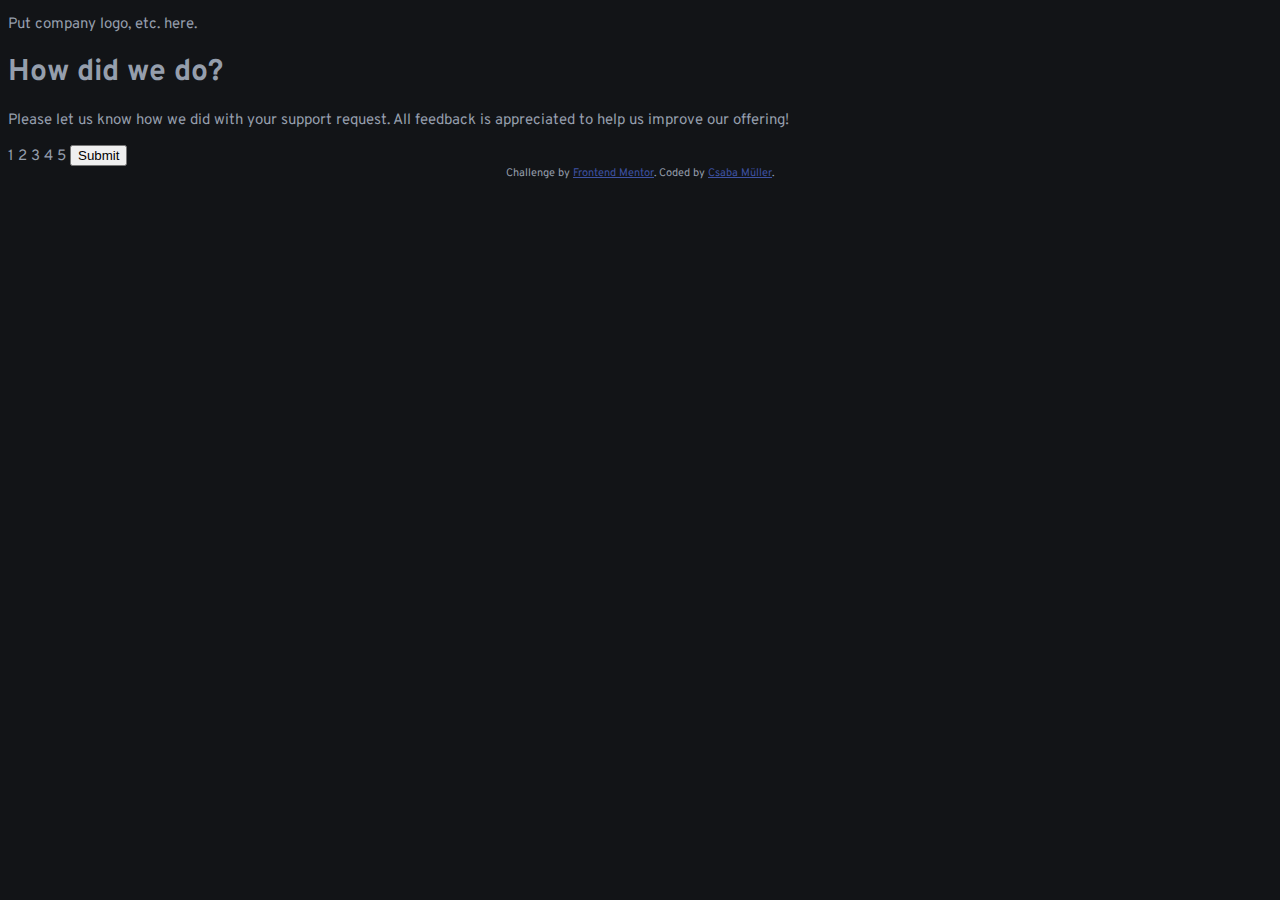
==== index.html @ 381b3273 "basic build index.html is added" ====
<!DOCTYPE html>
<html lang="en">

<head>
  <meta charset="UTF-8">
  <meta http-equiv="X-UA-Compatible" content="IE=edge">
  <meta name="viewport" content="width=device-width, initial-scale=1.0">

  <link rel="icon" type="image/png" sizes="32x32" href="./images/favicon-32x32.png">
  <link rel="preconnect" href="https://fonts.googleapis.com">
  <link rel="preconnect" href="https://fonts.gstatic.com" crossorigin>
  <link href="https://fonts.googleapis.com/css2?family=Overpass:wght@400;700&display=swap" rel="stylesheet">
  <link rel="stylesheet" href="/styles/styles.css">
  <title>Frontend Mentor | Interactive rating component</title>
  <script src="app.js" defer></script>

</head>

<body>
  <header role="banner">
    <p>Put company logo, etc. here.</p>
  </header>

  <main role="main">
    <section>
      <h1>How did we do?</h1>
      <p> Please let us know how we did with your support request. All feedback is appreciated
        to help us improve our offering!</p>
    </section>
    <section>
      1 2 3 4 5

      <button>Submit</button>

    </section>

  </main>
  <footer role="contentinfo">
    <div class="attribution">
      Challenge by <a href="https://www.frontendmentor.io?ref=challenge" target="_blank">Frontend Mentor</a>.
      Coded by <a href="https://www.frontendmentor.io/profile/Csabooo">Csaba Müller</a>.
    </div>
  </footer>
</body>

</html>



<!-- Rating state end -->

<!-- Thank you state start -->

<!--   You selected -->
<!-- Add rating here -->
<!-- out of 5 -->

<!--   Thank you!

  We appreciate you taking the time to give a rating. If you ever need more support,
  don’t hesitate to get in touch! -->

<!-- Thank you state end -->
---- styles/styles.css ----
:root {
    --white: hsl(0, 0%, 100%);
    --light-Grey: hsl(217, 12%, 63%);
    --medium-Grey: hsl(216, 12%, 54%);
    --dark-Blue: hsl(213, 19%, 18%);
    --very-Dark-Blue: hsl(216, 12%, 8%);
}

.attribution {
    font-size: 11px;
    text-align: center;
}

.attribution a {
    color: hsl(228, 45%, 44%);
}

html {
    margin: 0;
    padding: 0;
    background-color: var(--very-Dark-Blue);
    font-size: 15px;
    font-family: 'Overpass', sans-serif;
    color: var(--light-Grey);
}
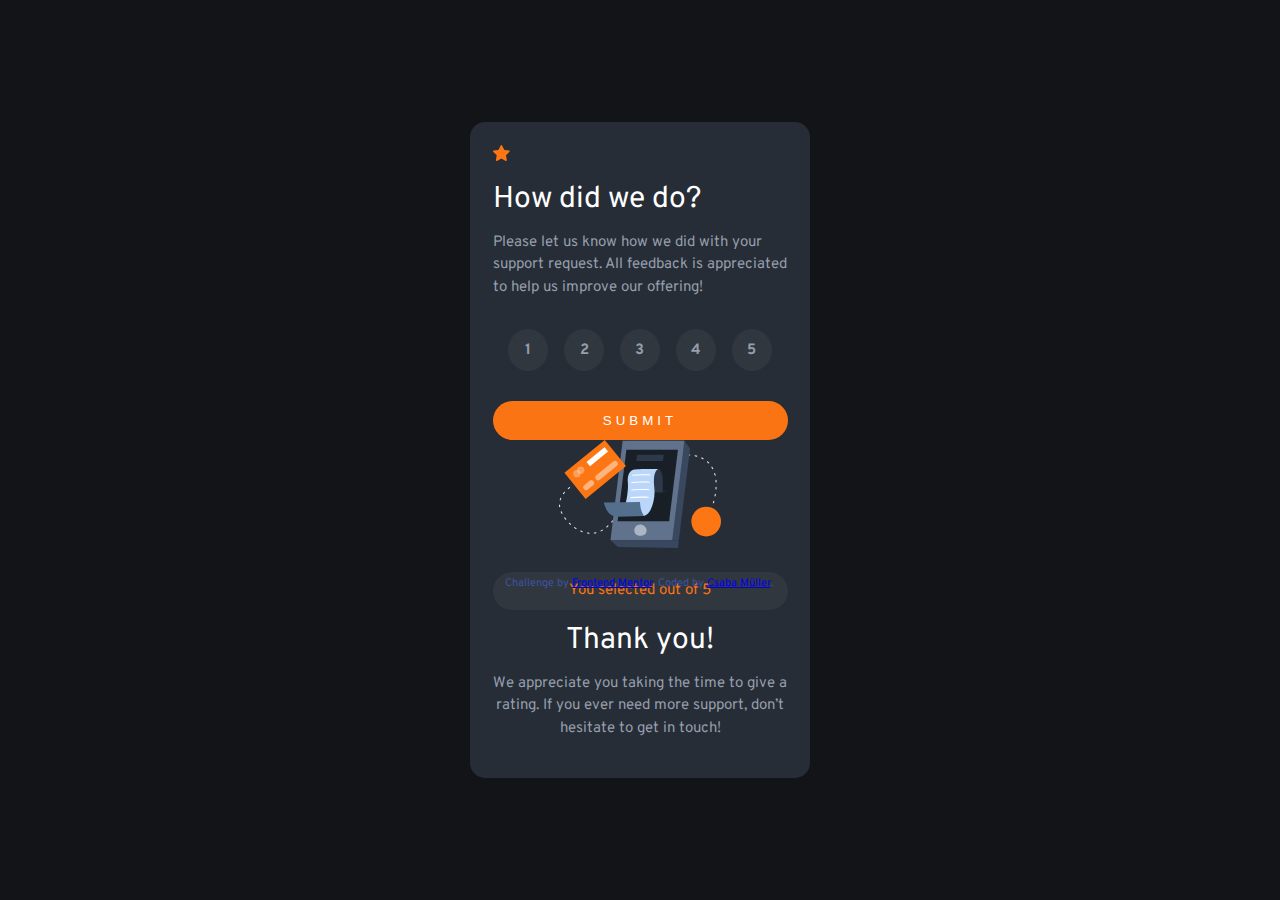
==== commit ff8feee5: "index.html reworked" ====
--- a/index.html
+++ b/index.html
@@ -11,53 +11,68 @@
   <link rel="preconnect" href="https://fonts.gstatic.com" crossorigin>
   <link href="https://fonts.googleapis.com/css2?family=Overpass:wght@400;700&display=swap" rel="stylesheet">
   <link rel="stylesheet" href="/styles/styles.css">
+  
   <title>Frontend Mentor | Interactive rating component</title>
   <script src="app.js" defer></script>
 
 </head>
 
 <body>
-  <header role="banner">
-    <p>Put company logo, etc. here.</p>
-  </header>
+  <div class="container">
+    <header role="banner">
+      <span><img src="/images/icon-star.svg"></span>
+    </header>
 
-  <main role="main">
-    <section>
-      <h1>How did we do?</h1>
-      <p> Please let us know how we did with your support request. All feedback is appreciated
-        to help us improve our offering!</p>
-    </section>
-    <section>
-      1 2 3 4 5
+    <main role="main">
+      <section id="left">
+        <h1>How did we do?</h1>
+        <p>Please let us know how we did with your support request. All feedback is appreciated
+          to help us improve our offering!</p>
+      </section>
+      <!-- <form id="form_submit" action="next-page.html" method="GET"> -->
+        <div id="numbers">
+          <a class="btn" href="javascript:;">1</a>
+          <a class="btn" href="javascript:;">2</a>
+          <a class="btn" href="javascript:;">3</a>
+          <a class="btn" href="javascript:;">4</a>
+          <a class="btn" href="javascript:;">5</a>
+        </div>
+        <button id="submit-rating" type="submit">SUBMIT</button>
+      <!-- </form> -->
+    </main>
 
-      <button>Submit</button>
+        <!-- Rating state end -->
 
-    </section>
+    <!-- Thank you state start -->
+    <div class="thank-you hidden">
+      <main role="main">
+          <section>
+              <img src="/images/illustration-thank-you.svg">
+              <p id="selected">You selected <span id="rating"></span> out of 5</p>
+              <h1>Thank you!</h1>
+              <p>We appreciate you taking the time to give a rating. If you ever need more support,
+                  don’t hesitate to get in touch!</p>
+          </section>
+      </main>
+ <!--      <footer role="contentinfo">
+          <div class="attribution">
+              Challenge by <a href="https://www.frontendmentor.io?ref=challenge" target="_blank">Frontend Mentor</a>.
+              Coded by <a href="https://www.frontendmentor.io/profile/Csabooo">Csaba Müller</a>.
+          </div>
+      </footer> -->
+  </div>
 
-  </main>
-  <footer role="contentinfo">
-    <div class="attribution">
-      Challenge by <a href="https://www.frontendmentor.io?ref=challenge" target="_blank">Frontend Mentor</a>.
-      Coded by <a href="https://www.frontendmentor.io/profile/Csabooo">Csaba Müller</a>.
-    </div>
-  </footer>
+  <!-- Thank you state end -->
+  
+    <footer role="contentinfo">
+      <div class="attribution">
+        Challenge by <a href="https://www.frontendmentor.io?ref=challenge" target="_blank">Frontend Mentor</a>.
+        Coded by <a href="https://www.frontendmentor.io/profile/Csabooo">Csaba Müller</a>.
+      </div>
+    </footer>
+  </div>
+
+ 
 </body>
 
-</html>
-
-
-
-<!-- Rating state end -->
-
-<!-- Thank you state start -->
-
-<!--   You selected -->
-<!-- Add rating here -->
-<!-- out of 5 -->
-
-<!--   Thank you!
-
-  We appreciate you taking the time to give a rating. If you ever need more support,
-  don’t hesitate to get in touch! -->
-
-<!-- Thank you state end -->+</html>--- a/styles/styles.css
+++ b/styles/styles.css
@@ -1,9 +1,10 @@
 :root {
     --white: hsl(0, 0%, 100%);
     --light-Grey: hsl(217, 12%, 63%);
-    --medium-Grey: hsl(216, 12%, 54%);
-    --dark-Blue: hsl(213, 19%, 18%);
+    --medium-Grey: hsl(217, 12%, 22%);
+    --dark-Blue: hsl(214, 17%, 18%);
     --very-Dark-Blue: hsl(216, 12%, 8%);
+    --orange: hsl(25, 97%, 53%);
 }
 
 .attribution {
@@ -11,8 +12,49 @@
     text-align: center;
 }
 
-.attribution a {
+.attribution {
+    position: absolute;
     color: hsl(228, 45%, 44%);
+    top: 30rem;
+    left: 2.3rem;
+}
+
+
+
+.container {
+    position: relative;
+    width: 340px;
+    background-color: var(--dark-Blue);
+    border-radius: 15px;
+    padding: 1.5rem;
+    box-sizing: border-box;
+
+}
+
+button {
+    background-color: var(--orange);
+    color: var(--white);
+    border-style: none;
+    display: block;
+    text-align: center;
+    margin: 0 auto;
+    width: 100%;
+    border-radius: 40px;
+    padding: 4%;
+    letter-spacing: 4px;
+    font-weight: 400;
+}
+
+button:hover {
+    background-color: var(--white);
+    color: var(--orange);
+}
+
+
+h1 {
+    color: var(--white);
+    font-weight: 400;
+
 }
 
 html {
@@ -22,5 +64,66 @@
     font-size: 15px;
     font-family: 'Overpass', sans-serif;
     color: var(--light-Grey);
+    display: flex;
+    justify-content: center;
+    align-items: center;
+    height: 100vh;
+    line-height: 1.5rem;
+
 }
 
+
+#numbers {
+    list-style-type: none;
+    display: flex;
+    justify-content: space-evenly;
+    padding: 0;
+    margin: 30px 0;
+}
+
+
+#numbers a {
+    text-decoration: none;
+    font-weight: 700;
+    color: var(--leight-Grey);
+    padding-top: 2px;
+    width: 40px;
+    height: 40px;
+    background-color: var(--medium-Grey);
+    border-radius: 50%;
+    display: flex;
+    justify-content: center;
+    align-items: center;
+}
+
+
+
+#numbers a:hover {
+    background-color: var(--orange);
+    color: var(--white);
+}
+
+ #numbers a:focus {
+    background-color: var(--light-Grey);
+    color: var(--white);
+}
+
+
+
+section {
+    text-align: center;
+}
+
+#left {
+    text-align: left;
+}
+
+
+#selected {
+    background-color: var(--medium-Grey);
+    border-radius: 30px;
+    padding: 8px 15px;
+    display: block;
+    margin: 15px 0;
+    color: var(--orange);
+}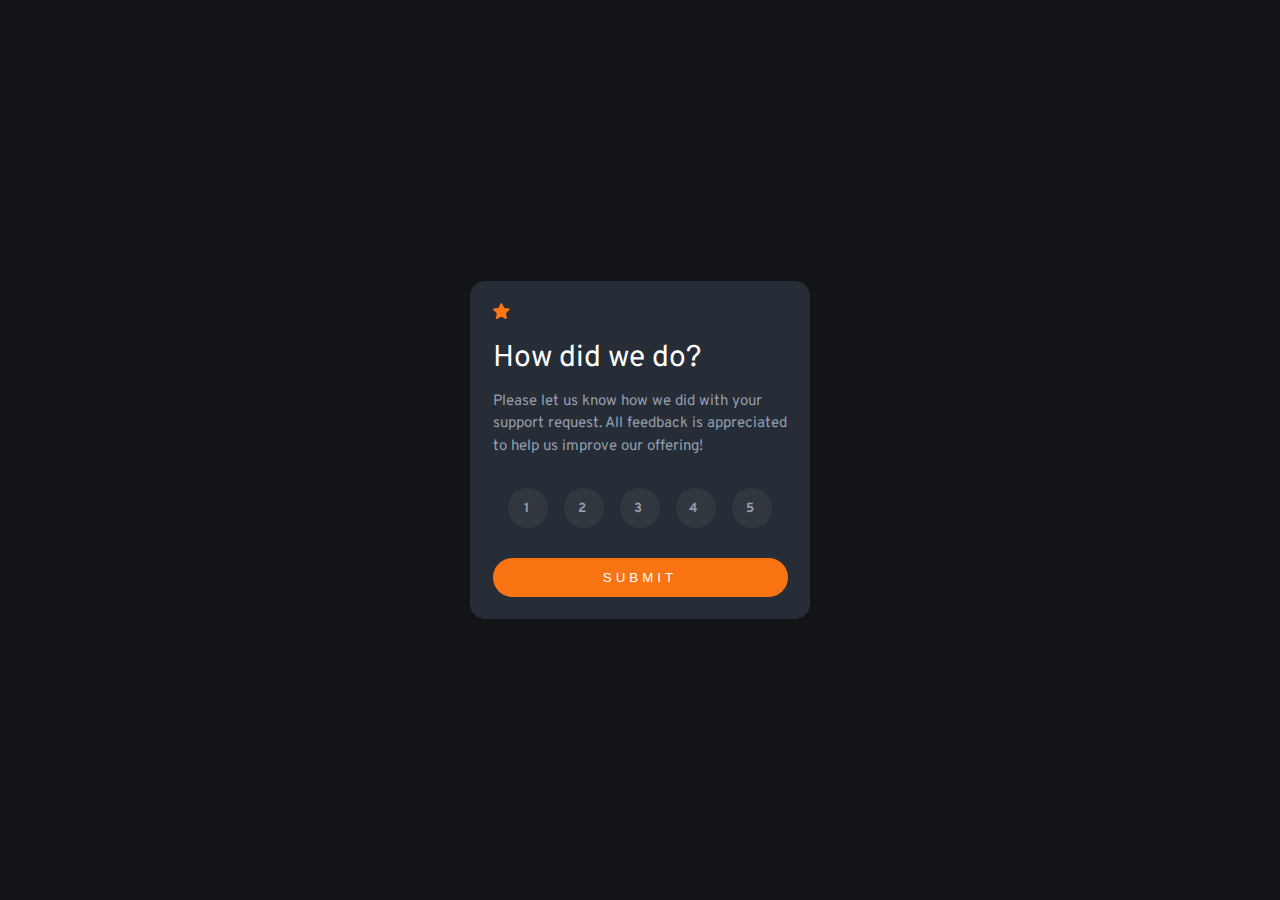
==== commit df24206f: "js completed" ====
--- a/index.html
+++ b/index.html
@@ -3,17 +3,15 @@
 
 <head>
   <meta charset="UTF-8">
-  <meta http-equiv="X-UA-Compatible" content="IE=edge">
-  <meta name="viewport" content="width=device-width, initial-scale=1.0">
+<meta name="viewport" content="width=device-width, initial-scale=1.0">
 
   <link rel="icon" type="image/png" sizes="32x32" href="./images/favicon-32x32.png">
   <link rel="preconnect" href="https://fonts.googleapis.com">
   <link rel="preconnect" href="https://fonts.gstatic.com" crossorigin>
   <link href="https://fonts.googleapis.com/css2?family=Overpass:wght@400;700&display=swap" rel="stylesheet">
   <link rel="stylesheet" href="/styles/styles.css">
-  
+
   <title>Frontend Mentor | Interactive rating component</title>
-  <script src="app.js" defer></script>
 
 </head>
 
@@ -29,41 +27,38 @@
         <p>Please let us know how we did with your support request. All feedback is appreciated
           to help us improve our offering!</p>
       </section>
-      <!-- <form id="form_submit" action="next-page.html" method="GET"> -->
-        <div id="numbers">
-          <a class="btn" href="javascript:;">1</a>
-          <a class="btn" href="javascript:;">2</a>
-          <a class="btn" href="javascript:;">3</a>
-          <a class="btn" href="javascript:;">4</a>
-          <a class="btn" href="javascript:;">5</a>
-        </div>
-        <button id="submit-rating" type="submit">SUBMIT</button>
-      <!-- </form> -->
+
+      <ul id="numbers">
+        <li><button class="a btn">1</button></li>
+        <li><button class="a btn">2</button></li>
+        <li><button class="a btn">3</button></li>
+        <li><button class="a btn">4</button></li>
+        <li><button class="a btn">5</button></li>
+      </ul>
+      <button id="submit-rating">SUBMIT</button>
+
+    </main>
+  </div>
+  <!-- Rating state end -->
+
+  <!-- Thank you state start -->
+  <div class="thank-you hidden">
+    <main role="main">
+      <section>
+        <img src="/images/illustration-thank-you.svg">
+        <p class="gray">
+          You selected<span id="rating" style="display: inline-block; margin: 0 0.3rem">1</span>
+          out of 5
+        </p>
+
+        <h1>Thank you!</h1>
+        <p>We appreciate you taking the time to give a rating. If you ever need more support,
+          don’t hesitate to get in touch!</p>
+      </section>
     </main>
 
-        <!-- Rating state end -->
+    <!-- Thank you state end -->
 
-    <!-- Thank you state start -->
-    <div class="thank-you hidden">
-      <main role="main">
-          <section>
-              <img src="/images/illustration-thank-you.svg">
-              <p id="selected">You selected <span id="rating"></span> out of 5</p>
-              <h1>Thank you!</h1>
-              <p>We appreciate you taking the time to give a rating. If you ever need more support,
-                  don’t hesitate to get in touch!</p>
-          </section>
-      </main>
- <!--      <footer role="contentinfo">
-          <div class="attribution">
-              Challenge by <a href="https://www.frontendmentor.io?ref=challenge" target="_blank">Frontend Mentor</a>.
-              Coded by <a href="https://www.frontendmentor.io/profile/Csabooo">Csaba Müller</a>.
-          </div>
-      </footer> -->
-  </div>
-
-  <!-- Thank you state end -->
-  
     <footer role="contentinfo">
       <div class="attribution">
         Challenge by <a href="https://www.frontendmentor.io?ref=challenge" target="_blank">Frontend Mentor</a>.
@@ -72,7 +67,8 @@
     </footer>
   </div>
 
- 
+  <script src="app.js"></script>
+
 </body>
 
 </html>--- a/styles/styles.css
+++ b/styles/styles.css
@@ -28,7 +28,7 @@
     border-radius: 15px;
     padding: 1.5rem;
     box-sizing: border-box;
-
+    display: block;
 }
 
 button {
@@ -43,6 +43,7 @@
     padding: 4%;
     letter-spacing: 4px;
     font-weight: 400;
+    user-select: none;
 }
 
 button:hover {
@@ -82,7 +83,7 @@
 }
 
 
-#numbers a {
+#numbers .a {
     text-decoration: none;
     font-weight: 700;
     color: var(--leight-Grey);
@@ -94,20 +95,32 @@
     display: flex;
     justify-content: center;
     align-items: center;
+    transition: 0.3s;
+    font-family: inherit;
 }
 
 
 
-#numbers a:hover {
+#numbers .a:hover {
     background-color: var(--orange);
     color: var(--white);
 }
 
- #numbers a:focus {
+#numbers .a:focus {
     background-color: var(--light-Grey);
     color: var(--white);
 }
 
+p.gray {
+    display: inline-block;
+    background-color: hsl(213, 19%, 18%);
+    color: hsl(25, 97%, 53%);
+    padding: 0.3rem 1rem 0;
+    border-radius: 30px;
+    display: flex;
+    align-items: center;
+    justify-content: center;
+  }
 
 
 section {
@@ -126,4 +139,20 @@
     display: block;
     margin: 15px 0;
     color: var(--orange);
+}
+
+
+
+.thank-you {
+    position: relative;
+    width: 340px;
+    background-color: var(--dark-Blue);
+    border-radius: 15px;
+    padding: 1.5rem;
+    box-sizing: border-box;
+    display: block;
+}
+
+.thank-you.hidden {
+    display: none;
 }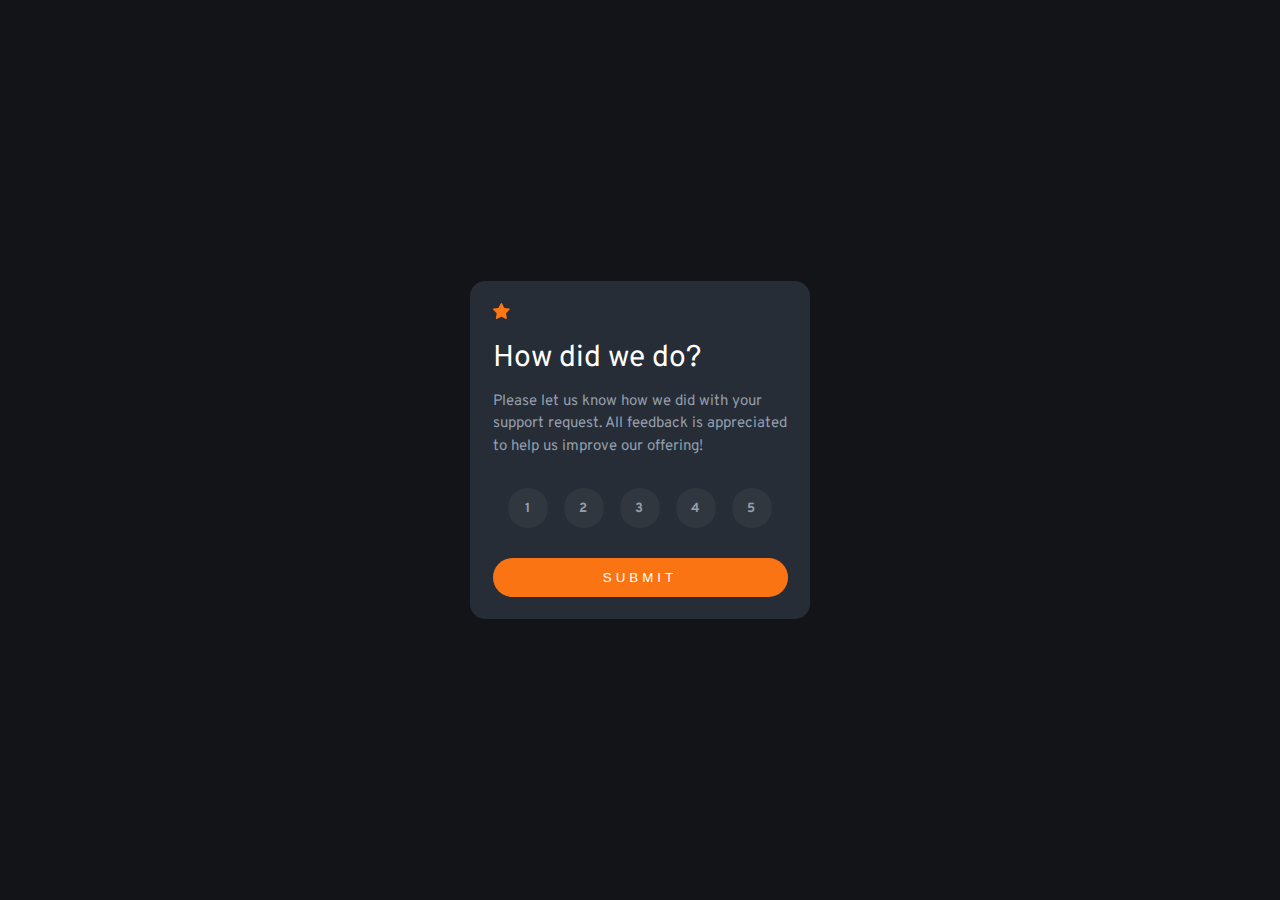
==== commit c665ad2c: "Improved html and JS code" ====
--- a/index.html
+++ b/index.html
@@ -3,72 +3,73 @@
 
 <head>
   <meta charset="UTF-8">
-<meta name="viewport" content="width=device-width, initial-scale=1.0">
+  <meta name="viewport" content="width=device-width, initial-scale=1.0">
 
   <link rel="icon" type="image/png" sizes="32x32" href="./images/favicon-32x32.png">
   <link rel="preconnect" href="https://fonts.googleapis.com">
   <link rel="preconnect" href="https://fonts.gstatic.com" crossorigin>
   <link href="https://fonts.googleapis.com/css2?family=Overpass:wght@400;700&display=swap" rel="stylesheet">
-  <link rel="stylesheet" href="/styles/styles.css">
-
+  <link rel="stylesheet" href="styles/styles.css">
   <title>Frontend Mentor | Interactive rating component</title>
+  <script src="app.js" defer></script>
 
 </head>
 
 <body>
-  <div class="container">
-    <header role="banner">
-      <span><img src="/images/icon-star.svg"></span>
-    </header>
+  <main >
+    <div class="container">
+      <header role="banner">
+        <span><img src="./images/icon-star.svg" alt="icon-star"></span>
+      </header>
 
-    <main role="main">
-      <section id="left">
-        <h1>How did we do?</h1>
-        <p>Please let us know how we did with your support request. All feedback is appreciated
-          to help us improve our offering!</p>
-      </section>
+      <div role="main">
+        <section id="left">
+          <h1>How did we do?</h1>
+          <p>Please let us know how we did with your support request. All feedback is appreciated
+            to help us improve our offering!</p>
+        </section>
 
-      <ul id="numbers">
-        <li><button class="a btn">1</button></li>
-        <li><button class="a btn">2</button></li>
-        <li><button class="a btn">3</button></li>
-        <li><button class="a btn">4</button></li>
-        <li><button class="a btn">5</button></li>
-      </ul>
-      <button id="submit-rating">SUBMIT</button>
+        <ul id="numbers">
+          <li><button class="a btn">1</button></li>
+          <li><button class="a btn">2</button></li>
+          <li><button class="a btn">3</button></li>
+          <li><button class="a btn">4</button></li>
+          <li><button class="a btn">5</button></li>
+        </ul>
+        <button id="submit-rating">SUBMIT</button>
 
-    </main>
-  </div>
-  <!-- Rating state end -->
+      </div>
+    </div>
+    <!-- Rating state end -->
 
-  <!-- Thank you state start -->
-  <div class="thank-you hidden">
-    <main role="main">
-      <section>
-        <img src="/images/illustration-thank-you.svg">
-        <p class="gray">
-          You selected<span id="rating" style="display: inline-block; margin: 0 0.3rem">1</span>
-          out of 5
-        </p>
+    <!-- Thank you state start -->
+    <div class="thank-you hidden">
+      <div role="main">
+        <section>
+          <img src="./images/illustration-thank-you.svg" alt="thank-you-picture">
+          <p class="gray">
+            You selected<span id="rating" style="display: inline-block; margin: 0 0.3rem"></span>
+            out of 5
+          </p>
 
-        <h1>Thank you!</h1>
-        <p>We appreciate you taking the time to give a rating. If you ever need more support,
-          don’t hesitate to get in touch!</p>
-      </section>
-    </main>
+          <h1>Thank you!</h1>
+          <p>We appreciate you taking the time to give a rating. If you ever need more support,
+            don’t hesitate to get in touch!</p>
+        </section>
+      </div>
 
-    <!-- Thank you state end -->
+      <!-- Thank you state end -->
 
-    <footer role="contentinfo">
-      <div class="attribution">
-        Challenge by <a href="https://www.frontendmentor.io?ref=challenge" target="_blank">Frontend Mentor</a>.
-        Coded by <a href="https://www.frontendmentor.io/profile/Csabooo">Csaba Müller</a>.
-      </div>
-    </footer>
-  </div>
+      <footer role="contentinfo">
+        <div class="attribution">
+          Challenge by <a href="https://www.frontendmentor.io?ref=challenge" target="_blank">Frontend Mentor</a>.
+          Coded by <a href="https://www.frontendmentor.io/profile/Csabooo">Csaba Müller</a>.
+        </div>
+      </footer>
+    </div>
 
-  <script src="app.js"></script>
 
+  </main>
 </body>
 
 </html>--- a/styles/styles.css
+++ b/styles/styles.css
@@ -7,6 +7,9 @@
     --orange: hsl(25, 97%, 53%);
 }
 
+.a {
+    padding-left: 4px;
+}
 .attribution {
     font-size: 11px;
     text-align: center;
@@ -97,6 +100,7 @@
     align-items: center;
     transition: 0.3s;
     font-family: inherit;
+    text-align: center;
 }
 
 
@@ -120,7 +124,7 @@
     display: flex;
     align-items: center;
     justify-content: center;
-  }
+}
 
 
 section {
